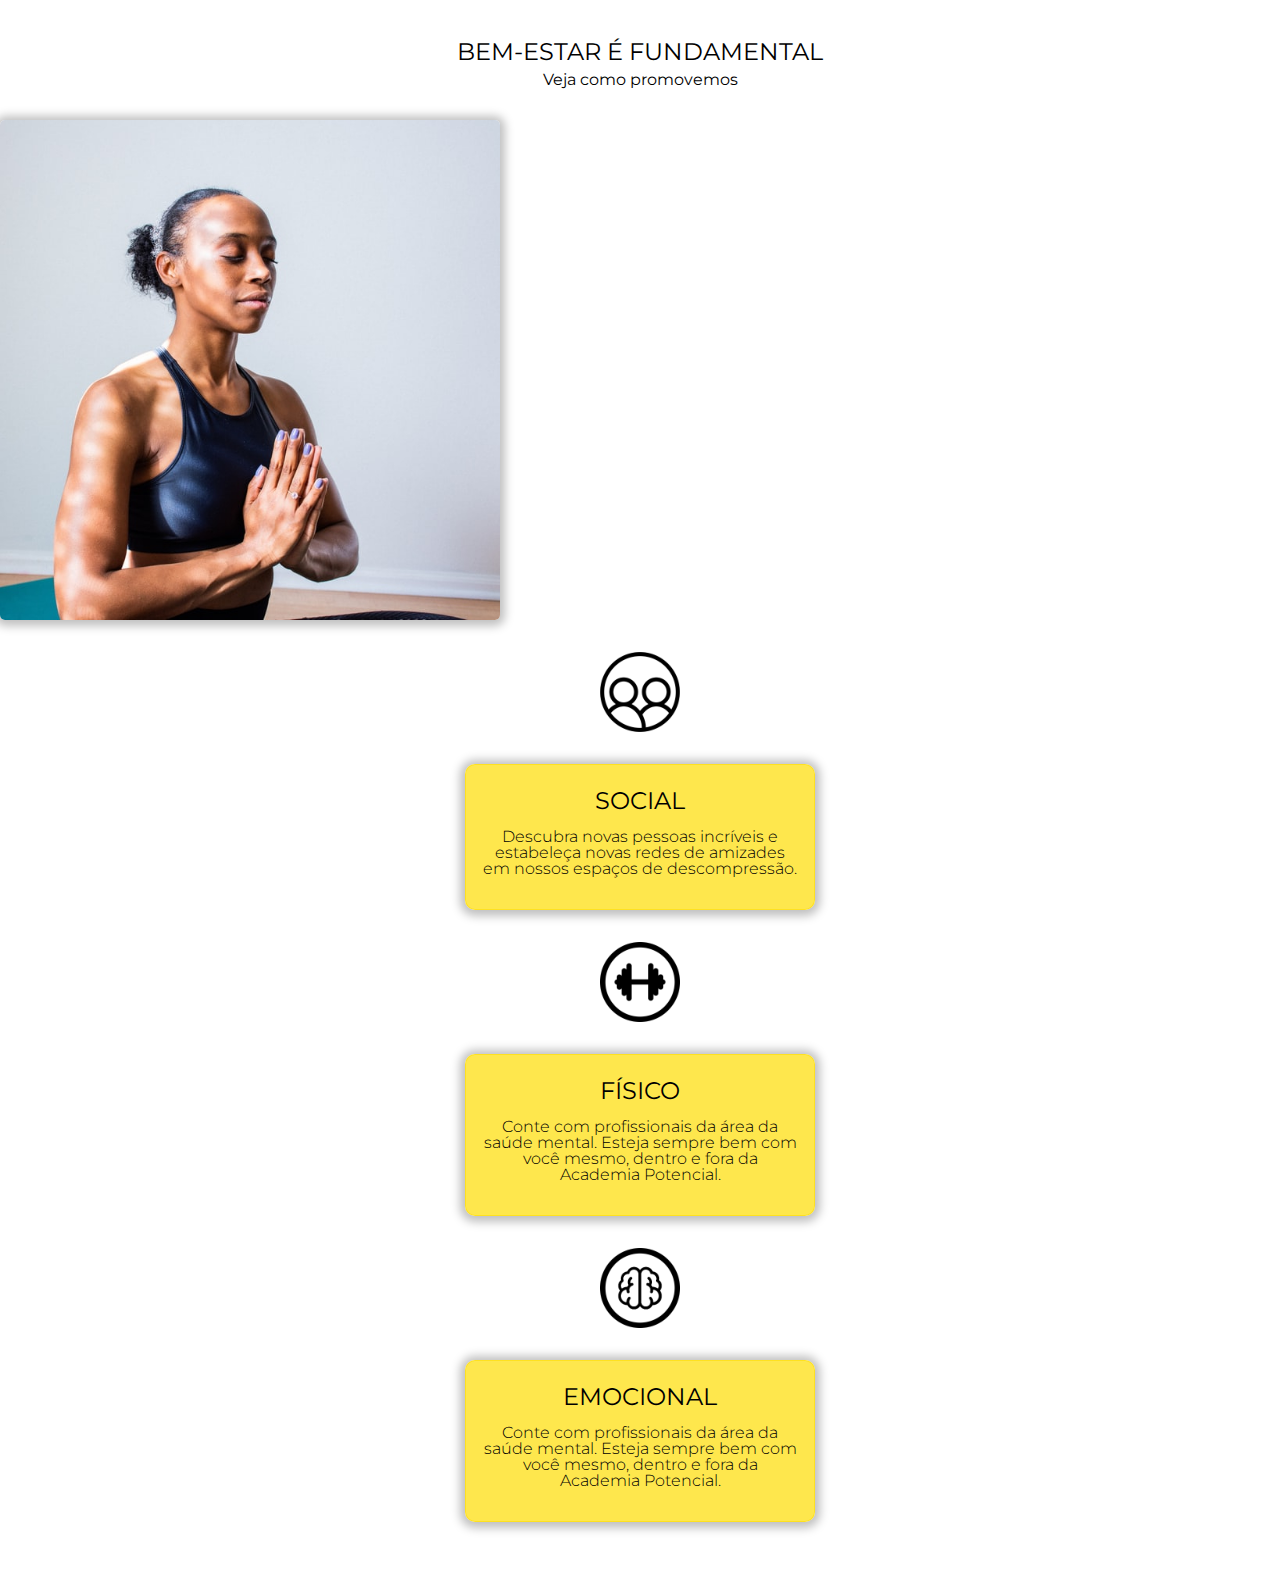
==== bem_estar.html @ d647d499 "Bem-estar, tipo mobile" ====
<!DOCTYPE html>

<html>
    <head>
        <meta charset="UTF-8">
        <meta name="viewport" content="width=device-width initial-scalle=1.0">
        <link href="reset.css" rel="stylesheet">
        <link rel="preconnect" href="https://fonts.googleapis.com"> 
        <link rel="preconnect" href="https://fonts.gstatic.com" crossorigin> 
        <link href="https://fonts.googleapis.com/css2?family=Montserrat:wght@300;400&display=swap" rel="stylesheet">
        <link href="bem_estar.css" rel="stylesheet">
    </head>

    <body>
        <main>
            <section class="bem-estar">

                <h2 class="bem-estar__titulo">Bem-estar é fundamental</h2>
                <p class="bem-estar__subtitulo">Veja como promovemos</p>
                <img src="imagem-destaque-2.jpeg" class="bem-estar__imagem">
               
                <figure class="bem-estar__painel">

                    <img src="icone-social.png" class="bem-estar__painel-icone">
                    <div class="bem-estar__painel-descricao">
                        <p class="bem-estar__painel-descricao-titulo">Social</p>
                        <p class="bem-estar__painel-descricao-texto">Descubra novas pessoas incríveis e estabeleça novas redes de amizades em nossos espaços de descompressão.</p>
                    </div>

                    <img src="icone-fisico.png" class="bem-estar__painel-icone">
                    <div class="bem-estar__painel-descricao">
                        <p class="bem-estar__painel-descricao-titulo">Físico</p>
                        <p class="bem-estar__painel-descricao-texto">Conte com profissionais da área da saúde mental. Esteja sempre bem com você mesmo, dentro e fora da Academia Potencial.</p>
                    </div>

                    <img src="icone-emocional.png" class="bem-estar__painel-icone">
                    <div class="bem-estar__painel-descricao">
                        <p class="bem-estar__painel-descricao-titulo">Emocional</p>
                        <p class="bem-estar__painel-descricao-texto">Conte com profissionais da área da saúde mental. Esteja sempre bem com você mesmo, dentro e fora da Academia Potencial.</p>
                    </div>

                </figure>
            </section>
        </main>
    </body>
</html>
---- bem_estar.css ----
:root{
    --branco: #FFFFFF;
    --preto: #000000;
    --fundo-amarelo: #FEDF11BF;
    --sombra: #00000040;

    --montserrat: 'Montserrat', sans-serif;
}

.bem-estar {
    background: var(--branco);
    padding-top: 2.5rem;
    padding-bottom: 2rem;
}

.bem-estar__titulo {
    color: var(--preto);
    font-weight: 400;
    font-size: 1.5rem;
    font-family: var(--montserrat);
    text-transform: uppercase;
    text-align: center;
    margin-bottom: 0.5rem;
}

.bem-estar__subtitulo{
    color: var(--preto);
    font-weight: 400;
    font-size: 1rem;
    font-family: var(--montserrat);
    text-align: center;
    margin-bottom: 2rem;
}

.bem-estar__imagem {
    display: flex;
    align-items: center;
    width: 100vw;
    max-width: 500px;
    border-radius: 5px;
    box-shadow: 0 1px 10px 5px var(--sombra);

}

.bem-estar__painel {
    display: flex;
    flex-direction: column;
    align-items: center;
    margin-bottom: 2rem;
}

.bem-estar__painel-icone {
    display: flex;
    align-items: center;
    width: 5rem;
    margin-top: 2rem;
    margin-bottom: 2rem;
}

.bem-estar__painel-descricao {
    background-color: var(--fundo-amarelo);
    text-align: center;
    display: block;
    width: 100%;
    max-width: 350px;
    box-sizing: border-box;
    padding: 1.5rem 1rem;
    border: 1px solid var(--fundo-amarelo);
    border-radius: 10px;
    box-shadow: 0 1px 10px 5px var(--sombra);
}

.bem-estar__painel-descricao-titulo {
    color: var(--preto);
    font-weight: 400;
    font-size: 1.5rem;
    font-family: var(--montserrat);
    text-transform: uppercase;
    text-align: center;
    margin-bottom: 1rem;
}

.bem-estar__painel-descricao-texto {
    color: var(--preto);
    font-weight: 300;
    font-size: 1rem;
    font-family: var(--montserrat);
    text-align: center;
    margin-bottom: 0.5rem;
}
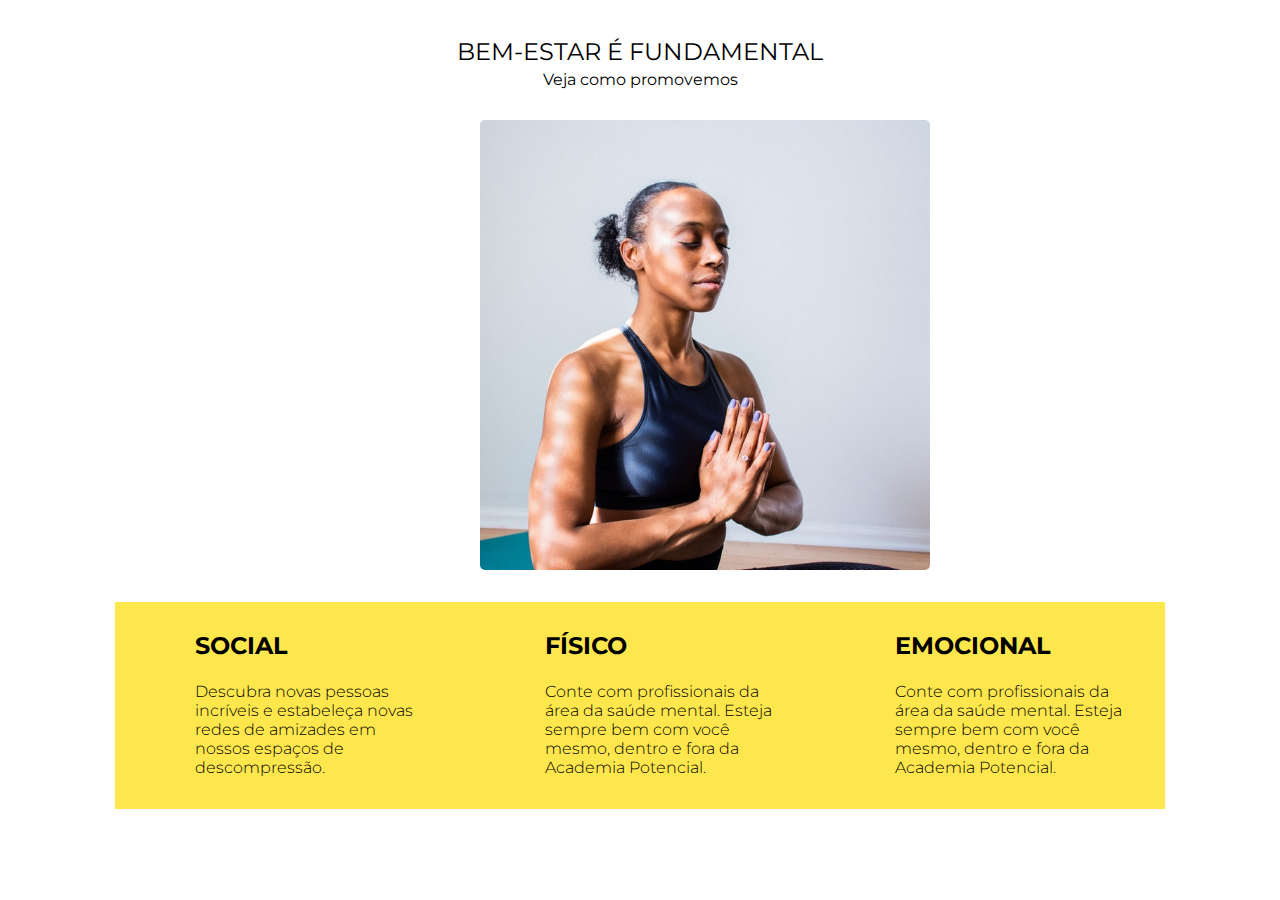
==== commit fd88ffd4: "Atualização de mudanças" ====
--- a/bem_estar.html
+++ b/bem_estar.html
@@ -18,29 +18,34 @@
                 <h2 class="bem-estar__titulo">Bem-estar é fundamental</h2>
                 <p class="bem-estar__subtitulo">Veja como promovemos</p>
                 <img src="imagem-destaque-2.jpeg" class="bem-estar__imagem">
-               
-                <figure class="bem-estar__painel">
 
-                    <img src="icone-social.png" class="bem-estar__painel-icone">
-                    <div class="bem-estar__painel-descricao">
-                        <p class="bem-estar__painel-descricao-titulo">Social</p>
-                        <p class="bem-estar__painel-descricao-texto">Descubra novas pessoas incríveis e estabeleça novas redes de amizades em nossos espaços de descompressão.</p>
-                    </div>
+                <section class="bem-estar__tipo">
 
-                    <img src="icone-fisico.png" class="bem-estar__painel-icone">
-                    <div class="bem-estar__painel-descricao">
-                        <p class="bem-estar__painel-descricao-titulo">Físico</p>
-                        <p class="bem-estar__painel-descricao-texto">Conte com profissionais da área da saúde mental. Esteja sempre bem com você mesmo, dentro e fora da Academia Potencial.</p>
-                    </div>
+                    <ul class="bem-estar__lista">
 
-                    <img src="icone-emocional.png" class="bem-estar__painel-icone">
-                    <div class="bem-estar__painel-descricao">
-                        <p class="bem-estar__painel-descricao-titulo">Emocional</p>
-                        <p class="bem-estar__painel-descricao-texto">Conte com profissionais da área da saúde mental. Esteja sempre bem com você mesmo, dentro e fora da Academia Potencial.</p>
-                    </div>
+                        <li class="bem-estar__item bem-estar__item--social">
+                                <div class="item_descricao">
+                                    <h3 class="item__descricao-titulo">Social</h3>
+                                        <p class="item__descricao-texto">Descubra novas pessoas incríveis e estabeleça novas redes de amizades em nossos espaços de descompressão.</p>
+                                </div>
+                        </li>
 
-                </figure>
+                        <li class="bem-estar__item bem-estar__item--fisico">
+                                <div class="item_descricao">
+                                    <h3 class="item__descricao-titulo">Físico</h3>
+                                        <p class="item__descricao-texto">Conte com profissionais da área da saúde mental. Esteja sempre bem com você mesmo, dentro e fora da Academia Potencial.</p>
+                                </div>
+                        </li>
+
+                        <li class="bem-estar__item bem-estar__item--emocional">
+                                <div class="item_descricao">
+                                    <h3 class="item__descricao-titulo">Emocional</h3>
+                                        <p class="item__descricao-texto">Conte com profissionais da área da saúde mental. Esteja sempre bem com você mesmo, dentro e fora da Academia Potencial.</p>
+                                </div>
+                        </li>
+                    </ul>
+                </section>
             </section>
         </main>
     </body>
-</html>+</html>
--- a/bem_estar.css
+++ b/bem_estar.css
@@ -1,11 +1,12 @@
 :root{
     --branco: #FFFFFF;
     --preto: #000000;
-    --fundo-amarelo: #FEDF11BF;
-    --sombra: #00000040;
+    --amarelo: #FEDF11BF;
+    --sombra: #00000010;
 
     --montserrat: 'Montserrat', sans-serif;
 }
+
 
 .bem-estar {
     background: var(--branco);
@@ -33,58 +34,73 @@
 }
 
 .bem-estar__imagem {
-    display: flex;
-    align-items: center;
     width: 100vw;
-    max-width: 500px;
-    border-radius: 5px;
-    box-shadow: 0 1px 10px 5px var(--sombra);
-
+    max-width: 450px;
 }
 
-.bem-estar__painel {
+.bem-estar__tipo { 
     display: flex;
     flex-direction: column;
     align-items: center;
-    margin-bottom: 2rem;
 }
 
-.bem-estar__painel-icone {
+.bem-estar__lista {
     display: flex;
-    align-items: center;
-    width: 5rem;
-    margin-top: 2rem;
-    margin-bottom: 2rem;
+    flex-wrap: wrap;
+    justify-content: space-evenly;
+    background-color: var(--amarelo);
 }
 
-.bem-estar__painel-descricao {
-    background-color: var(--fundo-amarelo);
-    text-align: center;
-    display: block;
-    width: 100%;
+.bem-estar__item{
     max-width: 350px;
     box-sizing: border-box;
-    padding: 1.5rem 1rem;
-    border: 1px solid var(--fundo-amarelo);
-    border-radius: 10px;
-    box-shadow: 0 1px 10px 5px var(--sombra);
+    background-repeat: no-repeat;
+    background-position: top 1.25rem left 2.5rem;
+    padding: 2rem 2.5rem 2rem 5rem;
 }
 
-.bem-estar__painel-descricao-titulo {
+.bem-estar__item--social{
+    background-image: url(../bem_estar/icone-social.png);
+    background-size: 10%;
+}
+
+.bem-estar__item--fisico{
+    background-image: url(../bem_estar/icone-fisico.png);
+    background-size: 10%;
+}
+
+.bem-estar__item--emocional{
+    background-image: url(../bem_estar/icone-emocional.png);
+    background-size: 10%;
+}
+
+.item__descricao-titulo { 
     color: var(--preto);
-    font-weight: 400;
+    font-weight: 700;
     font-size: 1.5rem;
     font-family: var(--montserrat);
     text-transform: uppercase;
-    text-align: center;
-    margin-bottom: 1rem;
+    margin-bottom: 1.5rem;
 }
 
-.bem-estar__painel-descricao-texto {
+.item__descricao-texto {
+    line-height: normal;
     color: var(--preto);
     font-weight: 300;
     font-size: 1rem;
     font-family: var(--montserrat);
-    text-align: center;
-    margin-bottom: 0.5rem;
-}+}
+
+@media screen and (min-width: 1024px){
+    .bem-estar__imagem {
+        display: flex;
+        justify-content: center;
+        border-radius: 5px;
+        margin-left: 30rem;
+        margin-bottom: 2rem;
+    }  
+    
+    .diferenciais__lista {
+        justify-content: space-around;
+    }  
+}
